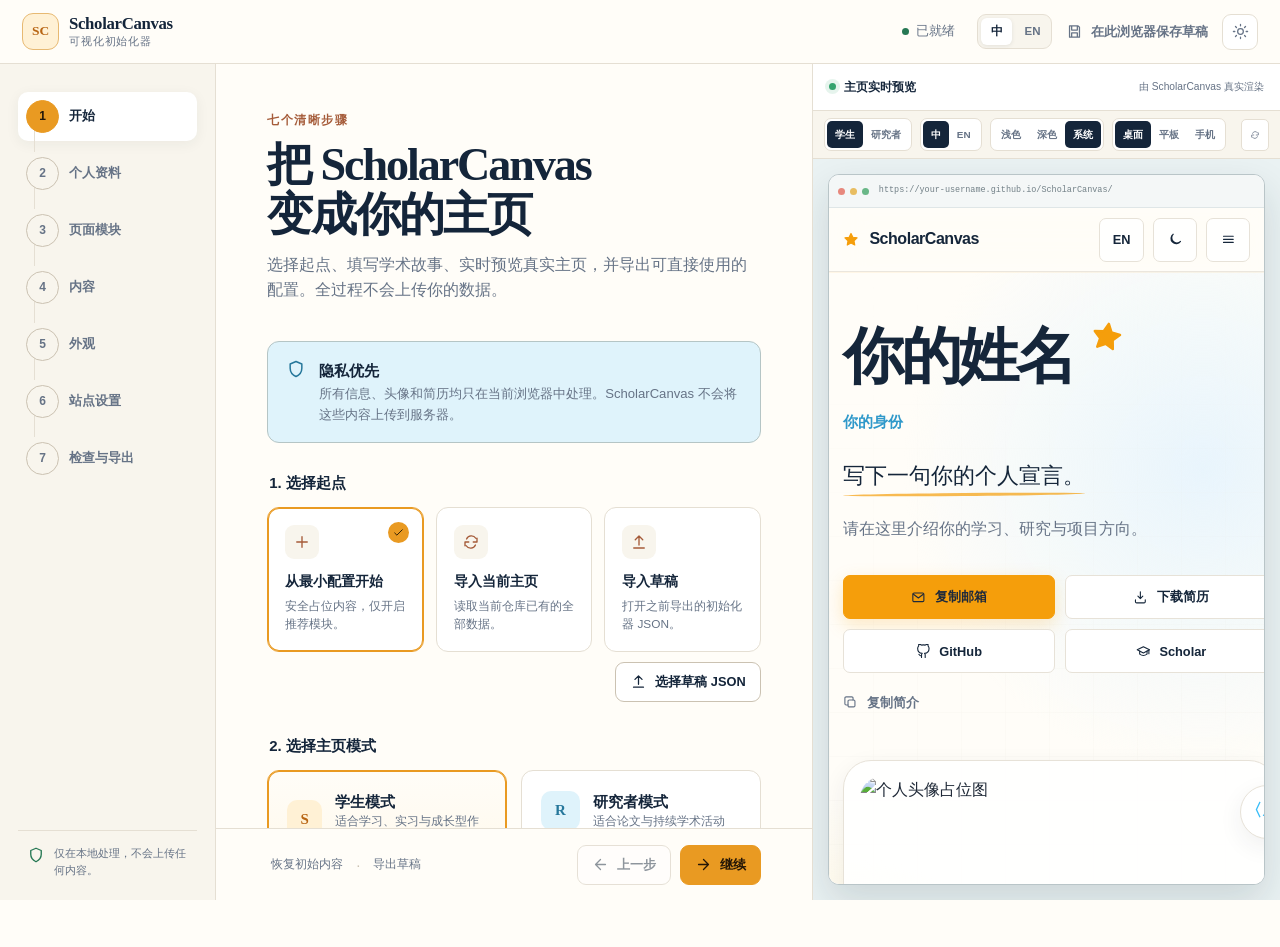
==== setup.html @ 7b029965 "Add live preview and content editors" ====
<!doctype html>
<html lang="zh-CN" data-setup-theme="light">
<head>
  <meta charset="utf-8">
  <meta name="viewport" content="width=device-width, initial-scale=1">
  <meta name="color-scheme" content="light dark">
  <meta name="robots" content="noindex, nofollow">
  <title>ScholarCanvas Visual Setup</title>
  <meta name="description" content="Configure and export a bilingual ScholarCanvas academic homepage entirely in your browser.">
  <link rel="icon" href="assets/icons/favicon.svg" type="image/svg+xml">
  <link rel="stylesheet" href="styles/tokens.css">
  <link rel="stylesheet" href="styles/base.css">
  <link rel="stylesheet" href="setup/setup.css">
  <link rel="stylesheet" href="setup/setup-responsive.css">
</head>
<body class="setup-page">
  <a class="setup-skip-link" href="#setup-main">跳到向导内容 / Skip to setup</a>
  <div id="setup-app" aria-busy="true"></div>
  <div id="setup-dialog-root"></div>
  <div id="setup-toast-region" class="setup-toast-region" role="status" aria-live="polite" aria-atomic="true"></div>
  <div id="setup-announcer" class="setup-sr-only" aria-live="polite" aria-atomic="true"></div>
  <noscript><p class="setup-noscript">ScholarCanvas Visual Setup requires JavaScript, but it does not send your data to a server.</p></noscript>

  <script src="data/site.js"></script>
  <script src="data/profile.js"></script>
  <script src="data/news.js"></script>
  <script src="data/publications.js"></script>
  <script src="data/projects.js"></script>
  <script src="data/experience.js"></script>
  <script src="data/awards.js"></script>
  <script src="data/skills.js"></script>
  <script src="data/teaching.js"></script>
  <script src="data/service.js"></script>
  <script src="setup/schema.js"></script>
  <script src="setup/state.js"></script>
  <script src="setup/validators.js"></script>
  <script src="setup/serializer.js"></script>
  <script src="setup/exporter.js"></script>
  <script src="setup/importer.js"></script>
  <script src="setup/file-system.js"></script>
  <script src="setup/preview-bridge.js"></script>
  <script src="setup/ui.js"></script>
  <script src="setup/components/welcome.js"></script>
  <script src="setup/components/stepper.js"></script>
  <script src="setup/components/identity-form.js"></script>
  <script src="setup/components/section-selector.js"></script>
  <script src="setup/components/repeater-editor.js"></script>
  <script src="setup/components/content-editor.js"></script>
  <script src="setup/components/branding-form.js"></script>
  <script src="setup/components/preview-toolbar.js"></script>
  <script src="setup/components/export-panel.js"></script>
  <script src="setup/components/confirmation-dialog.js"></script>
  <script src="setup/setup.js"></script>
</body>
</html>
---- styles/tokens.css ----
:root {
  --font-sans: Inter, ui-sans-serif, -apple-system, BlinkMacSystemFont, "Segoe UI", "PingFang SC", "Hiragino Sans GB", "Microsoft YaHei", sans-serif;
  --font-serif: Iowan Old Style, "Palatino Linotype", "Songti SC", "STSong", Georgia, serif;
  --font-mono: "SFMono-Regular", Consolas, "Liberation Mono", monospace;

  --student-accent: #f59e0b;
  --accent: var(--student-accent);
  --accent-strong: #d97706;
  --accent-soft: #fef3c7;
  --secondary: #38bdf8;
  --secondary-soft: #e0f2fe;
  --text: #1f2937;
  --heading: #15263a;
  --muted: #667386;
  --subtle: #8a95a4;
  --surface: #ffffff;
  --surface-raised: #ffffff;
  --background: #fffdf8;
  --background-band: #fffaf0;
  --border: #e7e2d8;
  --border-strong: #d7d0c3;
  --focus: #1677d2;
  --success: #238558;
  --danger: #b54747;
  --night: #092947;
  --overlay: rgba(15, 23, 42, 0.62);

  --shadow-xs: 0 1px 2px rgba(28, 39, 52, 0.04);
  --shadow-sm: 0 8px 24px rgba(36, 47, 58, 0.07);
  --shadow-md: 0 22px 64px rgba(36, 47, 58, 0.14);
  --radius-xs: 7px;
  --radius-sm: 12px;
  --radius-md: 18px;
  --radius-lg: 28px;
  --radius-pill: 999px;

  --space-1: 0.25rem;
  --space-2: 0.5rem;
  --space-3: 0.75rem;
  --space-4: 1rem;
  --space-5: 1.25rem;
  --space-6: 1.5rem;
  --space-8: 2rem;
  --space-10: 2.5rem;
  --space-12: 3rem;
  --space-16: 4rem;
  --space-20: 5rem;
  --space-24: 6rem;

  --container: 1160px;
  --header-height: 72px;
  --transition-fast: 160ms ease;
  --transition: 260ms cubic-bezier(0.22, 1, 0.36, 1);
}

:root[data-mode="researcher"] {
  --accent: #9a6a22;
  --accent-strong: #7e5218;
  --accent-soft: #f5eedf;
  --secondary: #334155;
  --secondary-soft: #edf0f3;
  --text: #111827;
  --heading: #0f172a;
  --muted: #64748b;
  --subtle: #84909f;
  --background: #fafaf9;
  --background-band: #f7f6f3;
  --border: #dfddd7;
  --border-strong: #c8c4bb;
  --shadow-sm: 0 6px 18px rgba(31, 41, 55, 0.035);
  --shadow-md: 0 18px 48px rgba(31, 41, 55, 0.11);
  --radius-xs: 4px;
  --radius-sm: 7px;
  --radius-md: 10px;
  --radius-lg: 16px;
}
---- styles/base.css ----
*,
*::before,
*::after {
  box-sizing: border-box;
}

html {
  scroll-behavior: smooth;
  scroll-padding-top: calc(var(--header-height) + 24px);
  background: var(--background);
}

body {
  min-width: 320px;
  margin: 0;
  overflow-x: hidden;
  background: var(--background);
  color: var(--text);
  font-family: var(--font-sans);
  font-size: 16px;
  line-height: 1.68;
  text-rendering: optimizeLegibility;
  -webkit-font-smoothing: antialiased;
}

body.modal-open {
  overflow: hidden;
}

button,
input,
select,
textarea {
  color: inherit;
  font: inherit;
}

button,
a {
  -webkit-tap-highlight-color: transparent;
}

button {
  border: 0;
}

a {
  color: var(--accent-strong);
  text-underline-offset: 0.18em;
}

a:hover {
  color: var(--accent);
}

img,
svg {
  display: block;
  max-width: 100%;
}

h1,
h2,
h3,
p,
dl,
dd,
ol,
ul {
  margin-top: 0;
}

h1,
h2,
h3 {
  color: var(--heading);
  line-height: 1.2;
  text-wrap: balance;
}

h1 {
  font-size: clamp(2.6rem, 6vw, 4.8rem);
  letter-spacing: -0.055em;
}

h2 {
  font-size: clamp(1.55rem, 3vw, 2rem);
  letter-spacing: -0.025em;
}

h3 {
  font-size: 1.08rem;
  letter-spacing: -0.012em;
}

::selection {
  background: var(--accent-soft);
  color: var(--heading);
}

:focus-visible {
  outline: 3px solid var(--focus);
  outline-offset: 3px;
}

.icon-sprite {
  position: absolute;
  width: 0;
  height: 0;
  overflow: hidden;
}

.icon {
  width: 1.15em;
  height: 1.15em;
  flex: 0 0 auto;
  fill: none;
  stroke: currentColor;
  stroke-width: 1.8;
  stroke-linecap: round;
  stroke-linejoin: round;
}

.icon use[href="#icon-star"],
.icon use[href="#icon-spark"] {
  fill: currentColor;
  stroke: currentColor;
}

.skip-link {
  position: fixed;
  z-index: 9999;
  top: 10px;
  left: 12px;
  padding: 10px 16px;
  transform: translateY(-150%);
  border-radius: var(--radius-xs);
  background: var(--heading);
  color: var(--surface);
  font-weight: 700;
  text-decoration: none;
  transition: transform var(--transition-fast);
}

.skip-link:focus {
  transform: translateY(0);
}

.no-script {
  max-width: 720px;
  margin: 7rem auto;
  padding: 2rem;
  border: 1px solid var(--border);
  border-radius: var(--radius-md);
  background: var(--surface);
}

.visually-hidden {
  position: absolute !important;
  width: 1px !important;
  height: 1px !important;
  padding: 0 !important;
  margin: -1px !important;
  overflow: hidden !important;
  clip: rect(0, 0, 0, 0) !important;
  white-space: nowrap !important;
  border: 0 !important;
}

.reveal {
  opacity: 0;
  transform: translateY(16px);
  transition: opacity 420ms ease, transform 420ms ease;
}

.reveal.is-visible {
  opacity: 1;
  transform: none;
}

@media (prefers-reduced-motion: reduce) {
  *,
  *::before,
  *::after {
    scroll-behavior: auto !important;
    animation-duration: 0.01ms !important;
    animation-iteration-count: 1 !important;
    transition-duration: 0.01ms !important;
  }

  .reveal {
    opacity: 1;
    transform: none;
  }
}
---- setup/setup.css ----
:root {
  --setup-ink: #14253a;
  --setup-muted: #667386;
  --setup-paper: #fffdf8;
  --setup-surface: #ffffff;
  --setup-wash: #f8f5ed;
  --setup-line: #e5dfd3;
  --setup-line-strong: #cbc2b2;
  --setup-amber: #e99a22;
  --setup-amber-dark: #b86513;
  --setup-amber-soft: #fff1d5;
  --setup-sky: #dff3fb;
  --setup-blue: #26779b;
  --setup-copper: #a55b39;
  --setup-danger: #a33b3b;
  --setup-success: #267854;
  --setup-header-height: 64px;
  --setup-sidebar-width: 216px;
  --setup-shadow: 0 14px 44px rgba(36, 45, 58, 0.09);
}

:root[data-setup-theme="dark"] {
  --setup-ink: #eef3f7;
  --setup-muted: #aebac6;
  --setup-paper: #111923;
  --setup-surface: #172331;
  --setup-wash: #1c2a38;
  --setup-line: #344352;
  --setup-line-strong: #526173;
  --setup-amber: #f5b54c;
  --setup-amber-dark: #ffd383;
  --setup-amber-soft: #3c301d;
  --setup-sky: #183647;
  --setup-blue: #7cc7e4;
  --setup-copper: #df8c65;
  --setup-danger: #ff9a9a;
  --setup-success: #79d4a9;
  --setup-shadow: 0 16px 50px rgba(0, 0, 0, 0.34);
  color-scheme: dark;
}

html:has(.setup-page) {
  background: var(--setup-paper);
}

.setup-page {
  min-height: 100vh;
  overflow: hidden;
  background: var(--setup-paper);
  color: var(--setup-ink);
  font-size: 15px;
  line-height: 1.55;
}

.setup-page h1,
.setup-page h2,
.setup-page h3,
.setup-page h4 {
  color: var(--setup-ink);
}

.setup-page button,
.setup-page a,
.setup-page input,
.setup-page textarea,
.setup-page select,
.setup-page summary {
  transition: color 160ms ease, background-color 160ms ease, border-color 160ms ease, box-shadow 160ms ease, transform 160ms ease;
}

.setup-page button {
  cursor: pointer;
}

.setup-page button:disabled {
  cursor: not-allowed;
  opacity: 0.48;
}

.setup-sr-only,
.setup-hidden-input {
  position: absolute !important;
  width: 1px !important;
  height: 1px !important;
  padding: 0 !important;
  margin: -1px !important;
  overflow: hidden !important;
  clip: rect(0, 0, 0, 0) !important;
  white-space: nowrap !important;
  border: 0 !important;
}

.setup-skip-link {
  position: fixed;
  z-index: 1000;
  top: 10px;
  left: 12px;
  padding: 9px 14px;
  transform: translateY(-160%);
  border-radius: 8px;
  background: var(--setup-ink);
  color: var(--setup-surface);
  font-weight: 800;
  text-decoration: none;
}

.setup-skip-link:focus { transform: translateY(0); }

.setup-header {
  position: relative;
  z-index: 30;
  display: flex;
  height: var(--setup-header-height);
  align-items: center;
  gap: 22px;
  padding: 0 22px;
  border-bottom: 1px solid var(--setup-line);
  background: color-mix(in srgb, var(--setup-paper) 94%, transparent);
  backdrop-filter: blur(16px);
}

.setup-brand {
  display: inline-flex;
  align-items: center;
  gap: 10px;
  color: var(--setup-ink);
  line-height: 1.08;
  text-decoration: none;
}

.setup-brand:hover { color: var(--setup-ink); }
.setup-brand__mark,
.setup-brand-preview__mark {
  display: grid;
  width: 37px;
  height: 37px;
  place-items: center;
  border: 1px solid color-mix(in srgb, var(--setup-amber) 55%, var(--setup-line));
  border-radius: 11px;
  background: var(--setup-amber-soft);
  color: var(--setup-amber-dark);
  font-family: var(--font-serif);
  font-size: 0.84rem;
  font-weight: 800;
}
.setup-brand strong { display: block; font-family: var(--font-serif); font-size: 1.05rem; letter-spacing: -0.02em; }
.setup-brand small { display: block; margin-top: 3px; color: var(--setup-muted); font-size: 0.67rem; letter-spacing: 0.08em; text-transform: uppercase; }

.setup-header__status {
  display: flex;
  align-items: center;
  gap: 7px;
  margin-left: auto;
  color: var(--setup-muted);
  font-size: 0.79rem;
}
.setup-header__status > span:first-child { width: 7px; height: 7px; border-radius: 50%; background: var(--setup-success); }
.setup-header__status > span.is-dirty { background: var(--setup-amber); }
.setup-header__actions,
.setup-header__language { display: flex; align-items: center; gap: 5px; }
.setup-header__language { padding: 3px; border: 1px solid var(--setup-line); border-radius: 9px; background: var(--setup-wash); }
.setup-header__language button { min-width: 31px; padding: 5px 7px; border-radius: 6px; background: transparent; color: var(--setup-muted); font-size: 0.72rem; font-weight: 800; }
.setup-header__language button.is-active { background: var(--setup-surface); color: var(--setup-ink); box-shadow: 0 1px 4px rgba(22, 35, 50, 0.09); }
.setup-icon-button { display: grid; width: 36px; height: 36px; place-items: center; border: 1px solid var(--setup-line); border-radius: 9px; background: var(--setup-surface); color: var(--setup-muted); }
.setup-icon-button:hover { border-color: var(--setup-line-strong); color: var(--setup-ink); }
.setup-icon-button svg { width: 17px; height: 17px; }
.setup-mobile-menu-button { display: none; }

.setup-shell {
  display: grid;
  height: calc(100vh - var(--setup-header-height));
  grid-template-columns: var(--setup-sidebar-width) minmax(0, 1fr);
}

.setup-sidebar {
  position: relative;
  z-index: 20;
  display: flex;
  min-height: 0;
  flex-direction: column;
  padding: 28px 18px 20px;
  overflow-y: auto;
  border-right: 1px solid var(--setup-line);
  background: var(--setup-wash);
}

.setup-stepper ol { padding: 0; margin: 0; list-style: none; }
.setup-stepper li { position: relative; padding-bottom: 8px; }
.setup-stepper li:not(:last-child)::after { position: absolute; top: 36px; bottom: -3px; left: 16px; width: 1px; background: var(--setup-line); content: ""; }
.setup-stepper button { display: grid; width: 100%; grid-template-columns: 33px minmax(0, 1fr); align-items: center; gap: 10px; padding: 8px; border-radius: 10px; background: transparent; color: var(--setup-muted); text-align: left; }
.setup-stepper button:hover { background: color-mix(in srgb, var(--setup-surface) 70%, transparent); color: var(--setup-ink); }
.setup-stepper li.is-active button { background: var(--setup-surface); color: var(--setup-ink); box-shadow: 0 3px 14px rgba(34, 45, 58, 0.06); }
.setup-stepper__number { position: relative; z-index: 1; display: grid; width: 33px; height: 33px; place-items: center; border: 1px solid var(--setup-line-strong); border-radius: 50%; background: var(--setup-wash); color: var(--setup-muted); font-size: 0.75rem; font-weight: 800; }
.setup-stepper li.is-active .setup-stepper__number { border-color: var(--setup-amber); background: var(--setup-amber); color: #23180a; }
.setup-stepper li.is-complete .setup-stepper__number { border-color: var(--setup-success); background: var(--setup-success); color: white; }
.setup-stepper__number svg { width: 16px; }
.setup-stepper__label { font-size: 0.82rem; font-weight: 680; }
.setup-sidebar__privacy { display: flex; gap: 9px; margin-top: auto; padding: 14px 9px 0; border-top: 1px solid var(--setup-line); color: var(--setup-muted); }
.setup-sidebar__privacy svg { width: 18px; flex: 0 0 auto; color: var(--setup-success); }
.setup-sidebar__privacy p { margin: 0; font-size: 0.71rem; }

.setup-workspace { display: grid; min-width: 0; min-height: 0; grid-template-columns: minmax(520px, 56%) minmax(360px, 44%); }
.setup-editor { display: grid; min-width: 0; min-height: 0; grid-template-rows: minmax(0, 1fr) auto; background: var(--setup-paper); }
.setup-editor__scroll { padding: 48px clamp(28px, 4vw, 68px) 64px; overflow-y: auto; overscroll-behavior: contain; }
.setup-step { width: min(100%, 830px); margin: 0 auto; }
.setup-step-heading { margin-bottom: 38px; }
.setup-eyebrow { margin-bottom: 10px; color: var(--setup-copper); font-size: 0.72rem; font-weight: 800; letter-spacing: 0.13em; text-transform: uppercase; }
.setup-step-heading h1 { max-width: 720px; margin-bottom: 14px; font-family: var(--font-serif); font-size: clamp(2.05rem, 3.6vw, 3.35rem); font-weight: 620; letter-spacing: -0.045em; line-height: 1.08; }
.setup-step-description { max-width: 710px; margin: 0; color: var(--setup-muted); font-size: 1rem; }

.setup-editor-footer { display: flex; min-height: 72px; align-items: center; justify-content: space-between; gap: 20px; padding: 12px clamp(28px, 4vw, 68px); border-top: 1px solid var(--setup-line); background: color-mix(in srgb, var(--setup-paper) 95%, transparent); }
.setup-editor-footer__nav,
.setup-editor-footer__tools { display: flex; align-items: center; gap: 9px; }
.setup-editor-footer__tools { color: var(--setup-line-strong); }

.setup-button { display: inline-flex; min-height: 40px; align-items: center; justify-content: center; gap: 8px; padding: 8px 14px; border: 1px solid var(--setup-line-strong); border-radius: 9px; background: var(--setup-surface); color: var(--setup-ink); font-size: 0.8rem; font-weight: 750; line-height: 1.2; text-decoration: none; }
.setup-button:hover:not(:disabled) { transform: translateY(-1px); border-color: var(--setup-ink); color: var(--setup-ink); }
.setup-button svg { width: 17px; height: 17px; }
.setup-button--primary { border-color: var(--setup-amber); background: var(--setup-amber); color: #251707; }
.setup-button--primary:hover:not(:disabled) { border-color: var(--setup-amber-dark); background: color-mix(in srgb, var(--setup-amber) 88%, white); color: #251707; }
.setup-button--quiet,
.setup-button--danger-quiet { min-height: 34px; padding: 6px 8px; border-color: transparent; background: transparent; color: var(--setup-muted); }
.setup-content-card__actions .setup-button span,
.setup-author-actions .setup-button span { display: none; }
.setup-button--danger-quiet:hover:not(:disabled) { border-color: color-mix(in srgb, var(--setup-danger) 30%, transparent); color: var(--setup-danger); }
.setup-button--danger { border-color: var(--setup-danger); background: var(--setup-danger); color: white; }
.setup-text-button { padding: 4px; background: transparent; color: var(--setup-muted); font-size: 0.75rem; text-decoration: underline; text-decoration-color: transparent; text-underline-offset: 3px; }
.setup-text-button:hover { color: var(--setup-ink); text-decoration-color: currentColor; }
.setup-text-button--danger:hover { color: var(--setup-danger); }

.setup-privacy-note,
.setup-resume,
.setup-help-note,
.setup-recommendation-note { display: flex; align-items: flex-start; gap: 13px; padding: 17px 18px; border: 1px solid color-mix(in srgb, var(--setup-blue) 25%, var(--setup-line)); border-radius: 12px; background: var(--setup-sky); color: var(--setup-ink); }
.setup-privacy-note { margin-bottom: 28px; }
.setup-privacy-note svg,
.setup-recommendation-note svg { width: 20px; flex: 0 0 auto; color: var(--setup-blue); }
.setup-privacy-note strong,
.setup-privacy-note p { display: block; }
.setup-privacy-note p,
.setup-resume p,
.setup-help-note p { margin: 2px 0 0; color: var(--setup-muted); font-size: 0.82rem; }
.setup-resume { align-items: center; justify-content: space-between; margin: -10px 0 28px; background: var(--setup-surface); }
.setup-recommendation-note { display: inline-flex; align-items: center; margin: -14px 0 25px; padding: 9px 13px; font-size: 0.77rem; font-weight: 750; }
.setup-help-note { margin-top: 24px; border-left: 3px solid var(--setup-copper); background: var(--setup-wash); }

.setup-choice-fieldset,
.setup-segment-field { min-width: 0; padding: 0; margin: 0 0 32px; border: 0; }
.setup-choice-fieldset legend,
.setup-segment-field legend { margin-bottom: 13px; color: var(--setup-ink); font-weight: 800; }
.setup-choice-grid { display: grid; grid-template-columns: repeat(3, minmax(0, 1fr)); gap: 12px; }
.setup-choice-card { position: relative; display: flex; min-height: 130px; flex-direction: column; gap: 12px; padding: 17px; border: 1px solid var(--setup-line); border-radius: 12px; background: var(--setup-surface); cursor: pointer; }
.setup-choice-card:hover { border-color: var(--setup-line-strong); transform: translateY(-2px); box-shadow: var(--setup-shadow); }
.setup-choice-card.is-selected { border-color: var(--setup-amber); box-shadow: inset 0 0 0 1px var(--setup-amber); }
.setup-choice-card input,
.setup-mode-card input,
.setup-section-toggle input { position: absolute; opacity: 0; pointer-events: none; }
.setup-choice-card__icon { display: grid; width: 34px; height: 34px; place-items: center; border-radius: 9px; background: var(--setup-wash); color: var(--setup-copper); }
.setup-choice-card__icon svg { width: 18px; }
.setup-choice-card__body { display: flex; flex-direction: column; gap: 4px; }
.setup-choice-card__body strong { font-size: 0.88rem; }
.setup-choice-card__body > span { color: var(--setup-muted); font-size: 0.74rem; }
.setup-choice-card__check { position: absolute; top: 14px; right: 14px; display: none; width: 21px; height: 21px; place-items: center; border-radius: 50%; background: var(--setup-amber); color: #2c1b05; }
.setup-choice-card.is-selected .setup-choice-card__check { display: grid; }
.setup-choice-card__check svg { width: 13px; }
.setup-import-action { display: flex; justify-content: flex-end; margin-top: 10px; }
.setup-mode-grid { display: grid; grid-template-columns: 1fr 1fr; gap: 14px; }
.setup-mode-card { display: flex; min-height: 126px; flex-direction: column; justify-content: space-between; gap: 15px; padding: 19px; border: 1px solid var(--setup-line); border-radius: 12px; background: var(--setup-surface); cursor: pointer; }
.setup-mode-card:hover { border-color: var(--setup-line-strong); }
.setup-mode-card.is-selected { border-color: var(--setup-amber); background: linear-gradient(0deg, color-mix(in srgb, var(--setup-amber-soft) 55%, transparent), transparent); box-shadow: inset 0 0 0 1px var(--setup-amber); }
.setup-mode-card--researcher.is-selected { border-color: var(--setup-blue); background: color-mix(in srgb, var(--setup-sky) 65%, var(--setup-surface)); box-shadow: inset 0 0 0 1px var(--setup-blue); }
.setup-mode-card__top { display: flex; align-items: center; gap: 13px; }
.setup-mode-card__mark { display: grid; width: 39px; height: 39px; place-items: center; border-radius: 10px; background: var(--setup-amber-soft); color: var(--setup-amber-dark); font-family: var(--font-serif); font-weight: 800; }
.setup-mode-card--researcher .setup-mode-card__mark { background: var(--setup-sky); color: var(--setup-blue); }
.setup-mode-card__top strong,
.setup-mode-card__top small { display: block; }
.setup-mode-card__top small,
.setup-mode-card__modules { color: var(--setup-muted); font-size: 0.72rem; }
.setup-mode-card__modules { padding-top: 12px; border-top: 1px solid var(--setup-line); }

.setup-subsection { margin: 0 0 36px; padding-top: 25px; border-top: 1px solid var(--setup-line); }
.setup-subsection > h2,
.setup-subsection__heading h2 { margin-bottom: 7px; font-family: var(--font-serif); font-size: 1.42rem; font-weight: 650; letter-spacing: -0.025em; }
.setup-subsection__intro,
.setup-subsection__heading p { margin: 0; color: var(--setup-muted); font-size: 0.82rem; }
.setup-subsection__heading,
.setup-repeater__heading { display: flex; align-items: flex-start; justify-content: space-between; gap: 18px; margin-bottom: 18px; }
.setup-form-grid { display: grid; grid-template-columns: repeat(2, minmax(0, 1fr)); gap: 17px 18px; margin-top: 18px; }
.setup-field { min-width: 0; }
.setup-field--full { grid-column: 1 / -1; }
.setup-field__label { display: block; margin-bottom: 6px; color: var(--setup-ink); font-size: 0.76rem; font-weight: 760; }
.setup-field__required { color: var(--setup-copper); font-size: 0.65rem; font-weight: 650; }
.setup-input { width: 100%; min-height: 42px; padding: 9px 11px; border: 1px solid var(--setup-line-strong); border-radius: 8px; outline: none; background: var(--setup-surface); color: var(--setup-ink); font-size: 0.84rem; }
textarea.setup-input { min-height: 88px; resize: vertical; line-height: 1.55; }
.setup-input:hover { border-color: color-mix(in srgb, var(--setup-ink) 38%, var(--setup-line)); }
.setup-input:focus { border-color: var(--focus); box-shadow: 0 0 0 3px color-mix(in srgb, var(--focus) 17%, transparent); }
.setup-input[aria-invalid="true"] { border-color: var(--setup-danger); box-shadow: 0 0 0 2px color-mix(in srgb, var(--setup-danger) 14%, transparent); }
.setup-field__hint { margin: 5px 0 0; color: var(--setup-muted); font-size: 0.68rem; }
.setup-field__error { margin: 5px 0 0; color: var(--setup-danger); font-size: 0.7rem; font-weight: 650; }
.setup-switch-label { display: inline-flex; align-items: center; gap: 9px; margin-top: 29px; cursor: pointer; }
.setup-checkbox { width: 18px; height: 18px; accent-color: var(--setup-amber-dark); }

.setup-file-grid { display: grid; grid-template-columns: 1fr 1fr; gap: 14px; margin-top: 18px; }
.setup-file-card { display: grid; min-width: 0; grid-template-columns: auto minmax(0, 1fr) auto auto; align-items: center; gap: 12px; padding: 14px; border: 1px dashed var(--setup-line-strong); border-radius: 12px; background: var(--setup-wash); }
.setup-avatar-preview,
.setup-file-card__icon { display: grid; width: 49px; height: 49px; flex: 0 0 auto; place-items: center; overflow: hidden; border-radius: 10px; background: var(--setup-surface); color: var(--setup-copper); }
.setup-avatar-preview img { width: 100%; height: 100%; object-fit: cover; }
.setup-file-card__icon svg { width: 22px; }
.setup-file-card__body { min-width: 0; }
.setup-file-card__body strong,
.setup-file-card__body span { display: block; overflow: hidden; text-overflow: ellipsis; white-space: nowrap; }
.setup-file-card__body strong { font-size: 0.8rem; }
.setup-file-card__body span { color: var(--setup-muted); font-size: 0.66rem; }
.setup-interest-list { display: grid; gap: 13px; }
.setup-interest-row { position: relative; padding: 17px; border: 1px solid var(--setup-line); border-radius: 12px; background: var(--setup-surface); }
.setup-interest-actions { display: flex; justify-content: flex-end; gap: 5px; margin-top: 10px; }

.setup-advanced { margin-top: 20px; border-top: 1px solid var(--setup-line); }
.setup-advanced summary { display: flex; align-items: center; justify-content: space-between; padding: 15px 2px; color: var(--setup-copper); font-size: 0.78rem; font-weight: 800; cursor: pointer; list-style: none; }
.setup-advanced summary::-webkit-details-marker { display: none; }
.setup-advanced[open] summary svg { transform: rotate(180deg); }
.setup-advanced summary svg { width: 16px; }
.setup-advanced > .setup-form-grid { padding-bottom: 18px; }

.setup-section-grid { display: grid; grid-template-columns: repeat(2, minmax(0, 1fr)); gap: 13px; }
.setup-section-toggle { position: relative; display: grid; min-height: 116px; grid-template-columns: 34px minmax(0, 1fr); gap: 13px; padding: 17px; border: 1px solid var(--setup-line); border-radius: 12px; background: var(--setup-surface); cursor: pointer; }
.setup-section-toggle:hover { border-color: var(--setup-line-strong); transform: translateY(-1px); }
.setup-section-toggle.is-enabled { border-color: color-mix(in srgb, var(--setup-amber) 80%, var(--setup-line)); background: color-mix(in srgb, var(--setup-amber-soft) 25%, var(--setup-surface)); }
.setup-section-toggle__mark { display: grid; width: 27px; height: 27px; place-items: center; border: 1px solid var(--setup-line-strong); border-radius: 7px; color: #271805; }
.is-enabled .setup-section-toggle__mark { border-color: var(--setup-amber); background: var(--setup-amber); }
.setup-section-toggle__mark svg { width: 15px; }
.setup-section-toggle__body { display: flex; min-width: 0; flex-direction: column; color: var(--setup-muted); font-size: 0.74rem; }
.setup-section-toggle__title { display: flex; align-items: center; justify-content: space-between; gap: 8px; margin-bottom: 5px; color: var(--setup-ink); }
.setup-section-toggle__title small { padding: 2px 7px; border-radius: 999px; background: var(--setup-sky); color: var(--setup-blue); font-size: 0.61rem; }
.setup-section-toggle__count { margin-top: auto; padding-top: 8px; color: var(--setup-copper); font-size: 0.65rem; font-weight: 750; }

.setup-module-tabs { display: flex; gap: 4px; margin: -10px 0 28px; padding-bottom: 7px; overflow-x: auto; border-bottom: 1px solid var(--setup-line); scrollbar-width: thin; }
.setup-module-tabs button { display: inline-flex; flex: 0 0 auto; align-items: center; gap: 7px; padding: 8px 10px; border-radius: 8px; background: transparent; color: var(--setup-muted); font-size: 0.75rem; font-weight: 720; }
.setup-module-tabs button:hover,
.setup-module-tabs button.is-active { background: var(--setup-wash); color: var(--setup-ink); }
.setup-module-tabs button.is-active { box-shadow: inset 0 -2px var(--setup-amber); }
.setup-module-tabs small { display: grid; min-width: 20px; height: 20px; place-items: center; border-radius: 999px; background: var(--setup-surface); color: var(--setup-copper); }
.setup-repeater__heading h2 { margin-bottom: 4px; font-family: var(--font-serif); font-size: 1.7rem; }
.setup-repeater__heading p { margin: 0; color: var(--setup-muted); font-size: 0.76rem; }
.setup-repeater__list { display: grid; gap: 14px; }
.setup-content-card { border: 1px solid var(--setup-line); border-radius: 12px; background: var(--setup-surface); }
.setup-content-card__header { display: flex; min-height: 55px; align-items: center; justify-content: space-between; gap: 10px; padding: 8px 9px 8px 12px; }
.setup-content-card__collapse { display: flex; min-width: 0; flex: 1; align-items: center; gap: 9px; padding: 4px; background: transparent; color: var(--setup-ink); text-align: left; }
.setup-content-card__collapse > svg { width: 16px; flex: 0 0 auto; color: var(--setup-copper); }
.setup-content-card__collapse > span { display: flex; min-width: 0; align-items: center; gap: 10px; }
.setup-content-card__collapse small { color: var(--setup-copper); font-family: var(--font-mono); font-size: 0.65rem; }
.setup-content-card__collapse strong { overflow: hidden; font-size: 0.82rem; text-overflow: ellipsis; white-space: nowrap; }
.setup-content-card__actions { display: flex; align-items: center; }
.setup-content-card__body { padding: 1px 19px 20px; border-top: 1px solid var(--setup-line); }
.setup-content-card.is-collapsed .setup-content-card__header { background: var(--setup-wash); border-radius: 12px; }
.setup-author-editor { margin-top: 20px; padding: 17px; border-left: 3px solid var(--setup-copper); background: var(--setup-wash); }
.setup-author-editor__heading { display: flex; align-items: center; justify-content: space-between; }
.setup-author-editor__heading h4 { margin: 0; font-family: var(--font-serif); }
.setup-author-list { display: grid; gap: 9px; margin-top: 11px; }
.setup-author-row { display: grid; grid-template-columns: minmax(150px, 1fr) 120px auto; align-items: start; gap: 10px; }
.setup-author-row .setup-switch-label { margin-top: 29px; }
.setup-author-actions { display: flex; padding-top: 24px; }
.setup-empty-state { display: flex; min-height: 270px; flex-direction: column; align-items: center; justify-content: center; padding: 32px; border: 1px dashed var(--setup-line-strong); border-radius: 13px; background: var(--setup-wash); text-align: center; }
.setup-empty-state > svg { width: 30px; color: var(--setup-copper); }
.setup-empty-state h3 { margin: 14px 0 5px; font-family: var(--font-serif); }
.setup-empty-state p { max-width: 420px; margin-bottom: 17px; color: var(--setup-muted); font-size: 0.78rem; }

.setup-segment-field { margin-top: 18px; }
.setup-segmented { display: inline-flex; flex-wrap: wrap; gap: 5px; padding: 4px; border: 1px solid var(--setup-line); border-radius: 10px; background: var(--setup-wash); }
.setup-segmented label { position: relative; display: flex; align-items: center; gap: 7px; padding: 7px 12px; border-radius: 7px; color: var(--setup-muted); cursor: pointer; font-size: 0.78rem; font-weight: 720; }
.setup-segmented label.is-selected { background: var(--setup-surface); color: var(--setup-ink); box-shadow: 0 2px 7px rgba(27, 38, 51, 0.08); }
.setup-segmented input { position: absolute; opacity: 0; }
.setup-segmented svg { width: 16px; }
.setup-color-row { display: grid; grid-template-columns: minmax(260px, 1fr) minmax(180px, 0.6fr); align-items: start; gap: 25px; margin-top: 18px; }
.setup-color-swatches { display: flex; flex-wrap: wrap; gap: 10px; }
.setup-color-swatches button { display: grid; width: 39px; height: 39px; place-items: center; border: 3px solid var(--setup-surface); border-radius: 50%; background: var(--swatch); box-shadow: 0 0 0 1px var(--setup-line-strong); color: white; }
.setup-color-swatches button.is-selected { box-shadow: 0 0 0 2px var(--setup-ink); }
.setup-color-swatches svg { width: 17px; filter: drop-shadow(0 1px 2px rgba(0,0,0,.4)); }
.setup-brand-preview { display: grid; grid-template-columns: auto 1fr auto; align-items: center; gap: 17px; padding: 24px; border: 0; border-left: 4px solid var(--setup-accent-preview); border-radius: 0 12px 12px 0; background: var(--setup-wash); }
.setup-brand-preview__mark { border-color: var(--setup-accent-preview); background: color-mix(in srgb, var(--setup-accent-preview) 15%, var(--setup-surface)); color: var(--setup-accent-preview); }
.setup-brand-preview span { color: var(--setup-muted); font-size: 0.68rem; text-transform: uppercase; letter-spacing: 0.08em; }
.setup-brand-preview strong { display: block; margin: 3px 0; font-family: var(--font-serif); font-size: 1.2rem; }
.setup-brand-preview p { margin: 0; color: var(--setup-muted); font-size: 0.75rem; }
.setup-brand-preview__button { padding: 8px 13px; border-radius: 8px; background: var(--setup-accent-preview); color: white !important; font-weight: 800; letter-spacing: 0 !important; }
.setup-url-preview { display: flex; align-items: center; gap: 12px; margin-top: 22px; padding: 14px 16px; border-left: 3px solid var(--setup-blue); background: var(--setup-sky); }
.setup-url-preview svg { width: 20px; flex: 0 0 auto; color: var(--setup-blue); }
.setup-url-preview small,
.setup-url-preview code { display: block; }
.setup-url-preview small { color: var(--setup-muted); font-size: 0.66rem; }
.setup-url-preview code { overflow-wrap: anywhere; color: var(--setup-ink); font-size: 0.75rem; font-weight: 750; }

.setup-review-grid { display: grid; grid-template-columns: 1fr 1fr; gap: 0 24px; margin-bottom: 28px; border-top: 1px solid var(--setup-line); }
.setup-review-row { display: grid; min-width: 0; grid-template-columns: 27px minmax(0, 1fr); align-items: center; gap: 10px; padding: 15px 1px; border-bottom: 1px solid var(--setup-line); }
.setup-review-row__status { display: grid; width: 23px; height: 23px; place-items: center; border-radius: 50%; background: color-mix(in srgb, var(--setup-success) 15%, var(--setup-surface)); color: var(--setup-success); }
.setup-review-row__status--warning { background: var(--setup-amber-soft); color: var(--setup-amber-dark); }
.setup-review-row__status svg { width: 13px; }
.setup-review-row small,
.setup-review-row strong { display: block; overflow-wrap: anywhere; }
.setup-review-row small { color: var(--setup-muted); font-size: 0.65rem; }
.setup-review-row strong { font-size: 0.78rem; }
.setup-warning-list { margin-bottom: 20px; padding: 12px 15px; border: 1px solid var(--setup-line); border-radius: 10px; background: var(--setup-wash); color: var(--setup-muted); font-size: 0.75rem; }
.setup-warning-list summary { color: var(--setup-copper); font-weight: 750; cursor: pointer; }
.setup-warning-list ul { margin: 10px 0 0; padding-left: 20px; }
.setup-export-card { display: grid; grid-template-columns: 46px minmax(0, 1fr); gap: 17px; padding: 23px; border: 1px solid color-mix(in srgb, var(--setup-danger) 28%, var(--setup-line)); border-radius: 14px; background: var(--setup-surface); }
.setup-export-card.is-ready { border-color: color-mix(in srgb, var(--setup-success) 35%, var(--setup-line)); background: color-mix(in srgb, var(--setup-success) 3%, var(--setup-surface)); }
.setup-export-card__icon { display: grid; width: 43px; height: 43px; place-items: center; border-radius: 50%; background: color-mix(in srgb, var(--setup-danger) 12%, var(--setup-surface)); color: var(--setup-danger); }
.is-ready .setup-export-card__icon { background: color-mix(in srgb, var(--setup-success) 15%, var(--setup-surface)); color: var(--setup-success); }
.setup-export-card__body h2 { margin: 0 0 5px; font-family: var(--font-serif); font-size: 1.38rem; }
.setup-export-card__body > p { margin: 0; color: var(--setup-muted); font-size: 0.78rem; }
.setup-export-actions { display: flex; flex-wrap: wrap; gap: 9px; margin-top: 18px; }
.setup-export-card__support { margin-top: 10px !important; font-size: 0.69rem !important; }
.setup-export-progress { position: relative; height: 33px; margin-top: 15px; overflow: hidden; border-radius: 7px; background: var(--setup-wash); }
.setup-export-progress > span { position: absolute; inset: 0 auto 0 0; background: color-mix(in srgb, var(--setup-success) 25%, transparent); transition: width 180ms ease; }
.setup-export-progress output { position: relative; display: block; padding: 7px 10px; color: var(--setup-ink); font-size: 0.7rem; }
.setup-next-steps { margin-top: 28px; padding-top: 22px; border-top: 1px solid var(--setup-line); }
.setup-next-steps h2 { font-family: var(--font-serif); font-size: 1.25rem; }
.setup-next-steps ol { padding-left: 22px; color: var(--setup-muted); font-size: 0.78rem; }

.setup-error-summary { margin-bottom: 25px; padding: 16px 18px; border: 1px solid color-mix(in srgb, var(--setup-danger) 45%, var(--setup-line)); border-left: 4px solid var(--setup-danger); border-radius: 8px; background: color-mix(in srgb, var(--setup-danger) 6%, var(--setup-surface)); }
.setup-error-summary__title { display: flex; align-items: center; gap: 9px; }
.setup-error-summary__title svg { width: 19px; color: var(--setup-danger); }
.setup-error-summary h2 { margin: 0; font-size: 0.92rem; }
.setup-error-summary ul { display: grid; gap: 3px; margin: 9px 0 0; padding-left: 21px; }
.setup-error-link { padding: 1px; background: transparent; color: var(--setup-danger); font-size: 0.74rem; text-decoration: underline; }

.setup-preview { display: grid; min-width: 0; min-height: 0; grid-template-rows: auto auto minmax(0, 1fr); border-left: 1px solid var(--setup-line); background: #eaf2f3; }
:root[data-setup-theme="dark"] .setup-preview { background: #0d151d; }
.setup-preview__heading { display: flex; height: 47px; align-items: center; justify-content: space-between; gap: 12px; padding: 0 16px; border-bottom: 1px solid var(--setup-line); background: var(--setup-surface); }
.setup-preview__heading > div { display: flex; align-items: center; gap: 8px; }
.setup-preview__heading strong { font-size: 0.73rem; }
.setup-preview__heading small { color: var(--setup-muted); font-size: 0.64rem; }
.setup-live-dot { width: 7px; height: 7px; border-radius: 50%; background: #35a36e; box-shadow: 0 0 0 4px rgba(53, 163, 110, 0.12); }
.setup-preview-toolbar { display: flex; min-width: 0; align-items: center; gap: 8px; padding: 7px 11px; overflow-x: auto; border-bottom: 1px solid var(--setup-line); background: var(--setup-wash); scrollbar-width: none; }
.setup-preview-toolbar__group { display: inline-flex; flex: 0 0 auto; padding: 2px; border: 1px solid var(--setup-line); border-radius: 7px; background: var(--setup-surface); }
.setup-preview-toolbar button { min-height: 27px; padding: 5px 8px; border-radius: 5px; background: transparent; color: var(--setup-muted); font-size: 0.62rem; font-weight: 730; }
.setup-preview-toolbar button.is-active { background: var(--setup-ink); color: var(--setup-surface); }
.setup-preview-toolbar__icon { display: grid; width: 28px; margin-left: auto; place-items: center; border: 1px solid var(--setup-line); background: var(--setup-surface) !important; }
.setup-preview-toolbar__icon svg { width: 14px; }
.setup-preview__stage { display: grid; min-height: 0; place-items: stretch; padding: 15px; overflow: hidden; }
.setup-preview__browser { display: grid; min-width: 0; min-height: 0; grid-template-rows: 33px minmax(0, 1fr); overflow: hidden; border: 1px solid #b9c5c8; border-radius: 11px; background: white; box-shadow: 0 16px 38px rgba(23, 42, 53, 0.14); }
.setup-preview--tablet .setup-preview__browser { width: min(100%, 768px); justify-self: center; border-radius: 16px; }
.setup-preview--mobile .setup-preview__browser { width: min(100%, 390px); justify-self: center; border-radius: 22px; }
.setup-preview__browser-bar { display: flex; align-items: center; gap: 5px; padding: 0 9px; border-bottom: 1px solid #dfe6e7; background: #f4f7f7; }
.setup-preview__browser-bar > span { width: 7px; height: 7px; border-radius: 50%; background: #c5d0d2; }
.setup-preview__browser-bar > span:first-child { background: #e7887d; }
.setup-preview__browser-bar > span:nth-child(2) { background: #e8bd61; }
.setup-preview__browser-bar > span:nth-child(3) { background: #69b787; }
.setup-preview__browser-bar code { min-width: 0; margin-left: 5px; overflow: hidden; color: #728087; font-size: 0.53rem; text-overflow: ellipsis; white-space: nowrap; }
.setup-preview iframe { width: 100%; height: 100%; min-height: 0; border: 0; background: white; }

.setup-mobile-progress,
.setup-mobile-pane-tabs { display: none; }

.setup-dialog-backdrop { position: fixed; z-index: 200; inset: 0; display: grid; place-items: center; padding: 20px; background: rgba(10, 20, 30, 0.62); backdrop-filter: blur(5px); }
.setup-dialog { width: min(100%, 480px); max-height: min(720px, calc(100vh - 40px)); padding: 27px; overflow-y: auto; border: 1px solid var(--setup-line); border-radius: 15px; background: var(--setup-surface); box-shadow: 0 28px 80px rgba(0, 0, 0, 0.28); }
.setup-dialog__icon { display: grid; width: 43px; height: 43px; place-items: center; margin-bottom: 16px; border-radius: 50%; background: var(--setup-amber-soft); color: var(--setup-amber-dark); }
.setup-dialog__icon--danger { background: color-mix(in srgb, var(--setup-danger) 13%, var(--setup-surface)); color: var(--setup-danger); }
.setup-dialog h2 { margin-bottom: 8px; font-family: var(--font-serif); font-size: 1.52rem; }
.setup-dialog > p { color: var(--setup-muted); font-size: 0.82rem; }
.setup-dialog__list { max-height: 230px; padding: 12px 12px 12px 31px; overflow-y: auto; border: 1px solid var(--setup-line); border-radius: 8px; background: var(--setup-wash); color: var(--setup-muted); font-family: var(--font-mono); font-size: 0.68rem; }
.setup-dialog__actions { display: flex; justify-content: flex-end; gap: 9px; margin-top: 22px; }

.setup-toast-region { position: fixed; z-index: 300; right: 18px; bottom: 18px; display: grid; gap: 9px; pointer-events: none; }
.setup-toast { display: flex; max-width: min(390px, calc(100vw - 36px)); align-items: center; gap: 10px; padding: 12px 15px; border: 1px solid color-mix(in srgb, var(--setup-success) 40%, var(--setup-line)); border-radius: 10px; background: var(--setup-surface); color: var(--setup-ink); box-shadow: var(--setup-shadow); font-size: 0.78rem; font-weight: 700; }
.setup-toast svg { width: 18px; color: var(--setup-success); }
.setup-toast--error { border-color: color-mix(in srgb, var(--setup-danger) 45%, var(--setup-line)); }
.setup-toast--error svg { color: var(--setup-danger); }
.setup-noscript { max-width: 680px; margin: 100px auto; padding: 25px; border: 1px solid var(--setup-line); background: var(--setup-surface); }

@media (prefers-reduced-motion: reduce) {
  .setup-page *,
  .setup-page *::before,
  .setup-page *::after { scroll-behavior: auto !important; transition-duration: 0.01ms !important; animation-duration: 0.01ms !important; animation-iteration-count: 1 !important; }
}
---- setup/setup-responsive.css ----
@media (max-width: 1240px) {
  :root { --setup-sidebar-width: 198px; }
  .setup-workspace { grid-template-columns: minmax(510px, 59%) minmax(340px, 41%); }
  .setup-editor__scroll { padding-inline: 34px; }
  .setup-editor-footer { padding-inline: 34px; }
  .setup-preview-toolbar__devices { display: none; }
  .setup-file-grid { grid-template-columns: 1fr; }
}

@media (max-width: 1024px) {
  :root { --setup-sidebar-width: 184px; }
  .setup-workspace { grid-template-columns: minmax(480px, 62%) minmax(310px, 38%); }
  .setup-editor__scroll { padding: 36px 27px 52px; }
  .setup-editor-footer { padding-inline: 27px; }
  .setup-choice-grid { grid-template-columns: 1fr; }
  .setup-choice-card { min-height: 0; flex-direction: row; align-items: center; }
  .setup-choice-card__body { padding-right: 24px; }
  .setup-mode-grid,
  .setup-section-grid,
  .setup-review-grid { grid-template-columns: 1fr; }
  .setup-form-grid { grid-template-columns: 1fr; }
  .setup-field--full { grid-column: auto; }
  .setup-author-row { grid-template-columns: minmax(140px, 1fr) 110px; }
  .setup-author-actions { grid-column: 1 / -1; padding-top: 0; }
  .setup-color-row { grid-template-columns: 1fr; }
  .setup-preview__heading small { display: none; }
}

@media (max-width: 900px) {
  .setup-page { overflow: auto; }
  .setup-header { position: sticky; top: 0; height: 58px; padding: 0 14px; }
  .setup-brand small,
  .setup-header__status,
  .setup-header__save span { display: none; }
  .setup-header__save { width: 36px; padding: 8px; }
  .setup-header__actions { margin-left: auto; }
  .setup-mobile-menu-button { display: grid; }
  .setup-mobile-progress { display: block; padding: 10px 16px 8px; border-bottom: 1px solid var(--setup-line); background: var(--setup-paper); }
  .setup-mobile-progress > div:first-child { display: flex; align-items: center; justify-content: space-between; margin-bottom: 7px; color: var(--setup-muted); font-size: 0.67rem; }
  .setup-mobile-progress strong { color: var(--setup-ink); font-size: 0.73rem; }
  .setup-mobile-progress__track { height: 3px; overflow: hidden; border-radius: 999px; background: var(--setup-line); }
  .setup-mobile-progress__track span { display: block; height: 100%; border-radius: inherit; background: var(--setup-amber); }
  .setup-mobile-pane-tabs { position: sticky; z-index: 18; top: 58px; display: grid; grid-template-columns: 1fr 1fr; padding: 6px 14px; border-bottom: 1px solid var(--setup-line); background: var(--setup-paper); }
  .setup-mobile-pane-tabs button { display: flex; align-items: center; justify-content: center; gap: 7px; padding: 8px; border-radius: 7px; background: transparent; color: var(--setup-muted); font-size: 0.76rem; font-weight: 750; }
  .setup-mobile-pane-tabs button.is-active { background: var(--setup-wash); color: var(--setup-ink); box-shadow: inset 0 -2px var(--setup-amber); }
  .setup-mobile-pane-tabs svg { width: 16px; }
  .setup-shell { display: block; height: auto; }
  .setup-sidebar { position: fixed; z-index: 80; top: 58px; right: 0; bottom: 0; width: min(310px, 88vw); transform: translateX(105%); border-left: 1px solid var(--setup-line); border-right: 0; box-shadow: -20px 0 55px rgba(18, 29, 41, 0.18); transition: transform 200ms ease; }
  .setup-sidebar.is-mobile-open { transform: translateX(0); }
  .setup-workspace { display: block; }
  .setup-editor,
  .setup-preview { display: none; }
  .setup-editor.is-mobile-active { display: grid; min-height: calc(100vh - 155px); }
  .setup-preview.is-mobile-active { display: grid; height: calc(100vh - 155px); min-height: 560px; border-left: 0; }
  .setup-preview__stage { padding: 10px; }
  .setup-preview-toolbar__devices { display: inline-flex; }
  .setup-editor__scroll { overflow: visible; padding: 32px 22px 48px; }
  .setup-editor-footer { position: sticky; z-index: 16; bottom: 0; flex-direction: column-reverse; align-items: stretch; gap: 7px; padding: 9px 14px max(9px, env(safe-area-inset-bottom)); background: color-mix(in srgb, var(--setup-paper) 95%, transparent); backdrop-filter: blur(12px); }
  .setup-editor-footer__nav { display: grid; grid-template-columns: 1fr 1fr; }
  .setup-editor-footer__nav .setup-button { width: 100%; }
  .setup-editor-footer__tools { justify-content: center; overflow-x: auto; }
}

@media (max-width: 600px) {
  .setup-header { gap: 8px; }
  .setup-brand__mark { width: 34px; height: 34px; }
  .setup-brand strong { font-size: 0.92rem; }
  .setup-header__language button { min-width: 27px; padding-inline: 5px; }
  .setup-icon-button,
  .setup-header__save { width: 34px; height: 34px; min-height: 34px; }
  .setup-editor__scroll { padding: 27px 16px 42px; }
  .setup-step-heading { margin-bottom: 28px; }
  .setup-step-heading h1 { font-size: clamp(1.85rem, 9.4vw, 2.55rem); }
  .setup-step-description { font-size: 0.88rem; }
  .setup-choice-grid,
  .setup-mode-grid,
  .setup-section-grid,
  .setup-form-grid,
  .setup-file-grid,
  .setup-review-grid { grid-template-columns: minmax(0, 1fr); }
  .setup-mode-card { min-height: 112px; }
  .setup-subsection__heading,
  .setup-repeater__heading { flex-direction: column; }
  .setup-subsection__heading .setup-button,
  .setup-repeater__heading .setup-button { width: 100%; }
  .setup-file-card { grid-template-columns: auto minmax(0, 1fr) auto; }
  .setup-file-card > .setup-button--quiet { grid-column: 3; }
  .setup-file-card > .setup-button:not(.setup-button--quiet) { grid-column: 1 / -1; width: 100%; }
  .setup-content-card__header { align-items: flex-start; }
  .setup-content-card__actions { display: grid; grid-template-columns: repeat(4, 34px); }
  .setup-content-card__actions .setup-button { width: 32px; }
  .setup-content-card__body { padding-inline: 14px; }
  .setup-author-row { grid-template-columns: minmax(0, 1fr); padding-bottom: 10px; border-bottom: 1px solid var(--setup-line); }
  .setup-author-row .setup-switch-label { margin-top: 0; }
  .setup-author-actions { grid-column: auto; }
  .setup-brand-preview { grid-template-columns: auto minmax(0, 1fr); }
  .setup-brand-preview__button { grid-column: 1 / -1; text-align: center; }
  .setup-export-card { grid-template-columns: 1fr; padding: 19px; }
  .setup-export-actions { display: grid; }
  .setup-dialog { padding: 21px; }
  .setup-dialog__actions { display: grid; grid-template-columns: 1fr 1fr; }
  .setup-toast-region { right: 10px; bottom: 10px; }
}

@media (max-width: 390px) {
  .setup-brand > span:last-child { display: none; }
  .setup-header { padding-inline: 10px; }
  .setup-header__actions { gap: 3px; }
  .setup-editor__scroll { padding-inline: 13px; }
  .setup-choice-card { padding: 14px; }
  .setup-section-toggle { padding: 14px; }
  .setup-content-card__collapse > span small { display: none; }
  .setup-content-card__actions { grid-template-columns: repeat(4, 30px); }
  .setup-content-card__actions .setup-button { width: 29px; padding: 5px; }
  .setup-preview-toolbar { gap: 5px; padding-inline: 7px; }
  .setup-preview-toolbar button { padding-inline: 6px; }
  .setup-preview__stage { padding: 6px; }
}
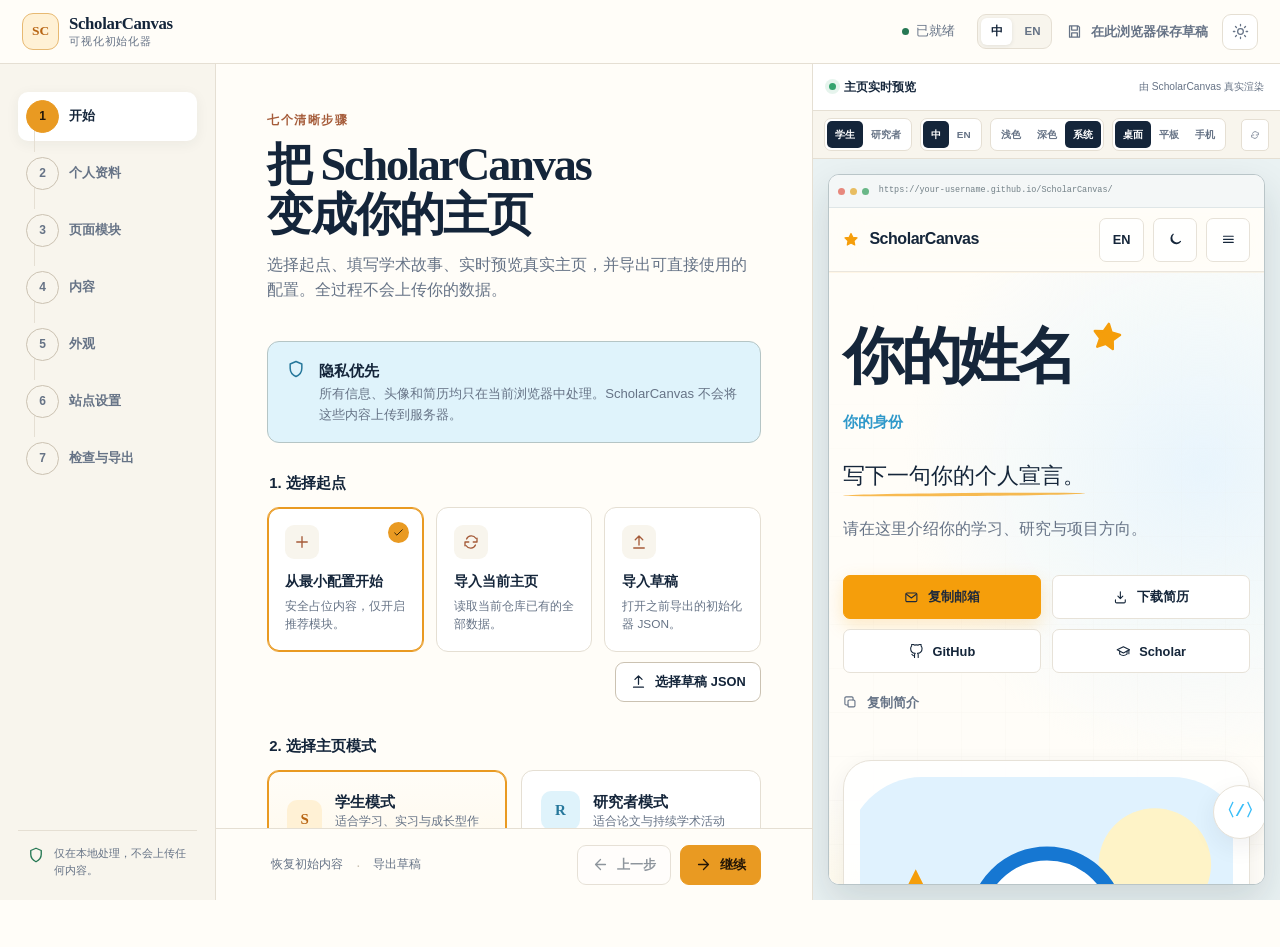
==== commit 9686d303: "Preview current setup state in a new tab" ====
--- a/setup.html
+++ b/setup.html
@@ -38,7 +38,7 @@
   <script src="setup/exporter.js"></script>
   <script src="setup/importer.js"></script>
   <script src="setup/file-system.js"></script>
-  <script src="setup/preview-bridge.js"></script>
+  <script src="setup/preview-bridge.js?v=1.1.0-preview-4"></script>
   <script src="setup/ui.js"></script>
   <script src="setup/components/welcome.js"></script>
   <script src="setup/components/stepper.js"></script>
@@ -48,8 +48,8 @@
   <script src="setup/components/content-editor.js"></script>
   <script src="setup/components/branding-form.js"></script>
   <script src="setup/components/preview-toolbar.js"></script>
-  <script src="setup/components/export-panel.js"></script>
+  <script src="setup/components/export-panel.js?v=1.1.0-preview-4"></script>
   <script src="setup/components/confirmation-dialog.js"></script>
-  <script src="setup/setup.js"></script>
+  <script src="setup/setup.js?v=1.1.0-preview-4"></script>
 </body>
 </html>
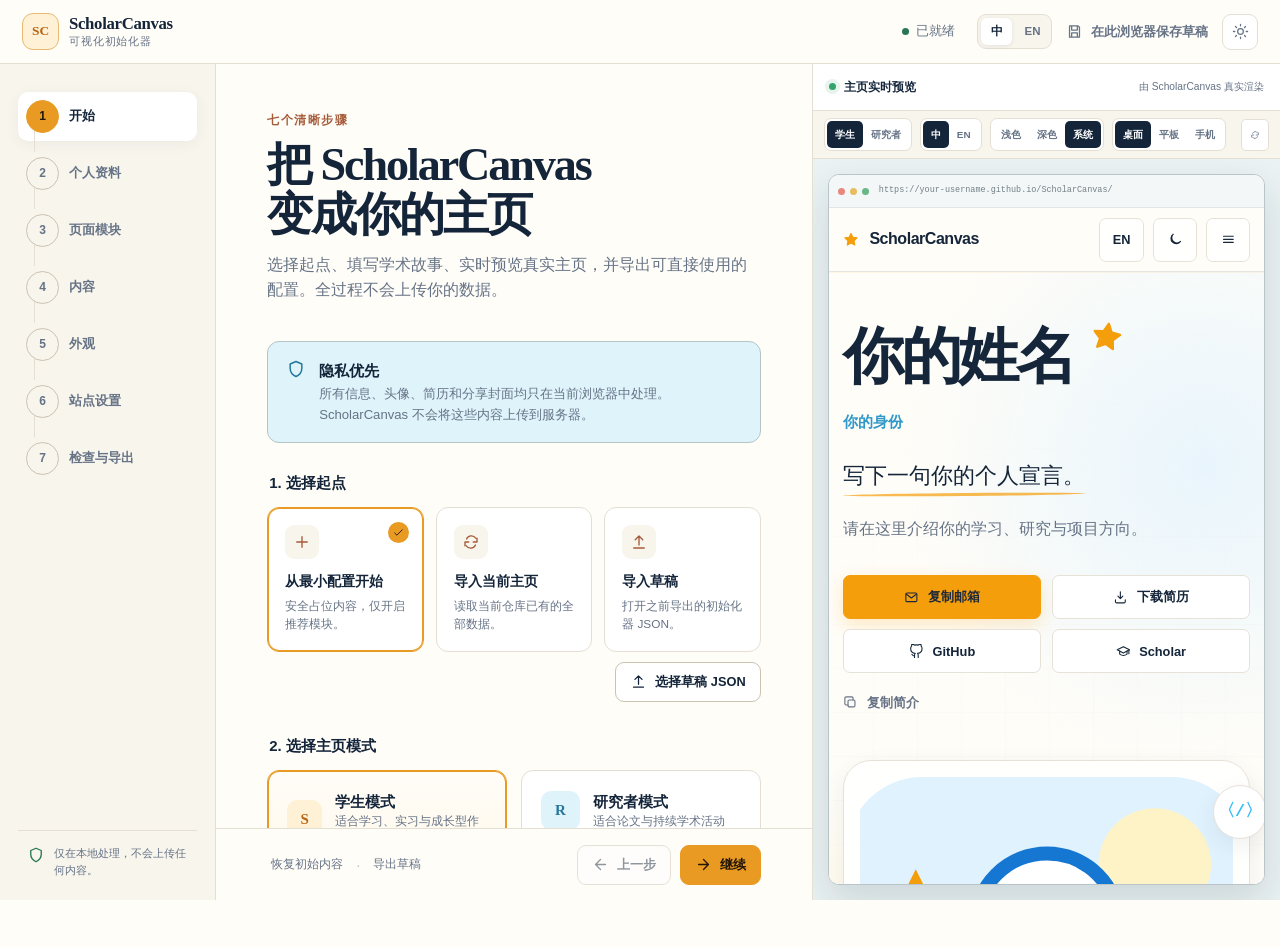
==== commit 426f4214: "Simplify search and sharing setup" ====
--- a/setup.html
+++ b/setup.html
@@ -10,8 +10,8 @@
   <link rel="icon" href="assets/icons/favicon.svg" type="image/svg+xml">
   <link rel="stylesheet" href="styles/tokens.css">
   <link rel="stylesheet" href="styles/base.css">
-  <link rel="stylesheet" href="setup/setup.css">
-  <link rel="stylesheet" href="setup/setup-responsive.css">
+  <link rel="stylesheet" href="setup/setup.css?v=1.1.0-seo-1">
+  <link rel="stylesheet" href="setup/setup-responsive.css?v=1.1.0-seo-1">
 </head>
 <body class="setup-page">
   <a class="setup-skip-link" href="#setup-main">跳到向导内容 / Skip to setup</a>
@@ -31,14 +31,15 @@
   <script src="data/skills.js"></script>
   <script src="data/teaching.js"></script>
   <script src="data/service.js"></script>
-  <script src="setup/schema.js"></script>
-  <script src="setup/state.js"></script>
-  <script src="setup/validators.js"></script>
-  <script src="setup/serializer.js"></script>
-  <script src="setup/exporter.js"></script>
-  <script src="setup/importer.js"></script>
-  <script src="setup/file-system.js"></script>
-  <script src="setup/preview-bridge.js?v=1.1.0-preview-4"></script>
+  <script src="setup/schema.js?v=1.1.0-seo-1"></script>
+  <script src="setup/seo.js?v=1.1.0-seo-1"></script>
+  <script src="setup/state.js?v=1.1.0-seo-1"></script>
+  <script src="setup/validators.js?v=1.1.0-seo-1"></script>
+  <script src="setup/serializer.js?v=1.1.0-seo-1"></script>
+  <script src="setup/exporter.js?v=1.1.0-seo-1"></script>
+  <script src="setup/importer.js?v=1.1.0-seo-1"></script>
+  <script src="setup/file-system.js?v=1.1.0-seo-1"></script>
+  <script src="setup/preview-bridge.js?v=1.1.0-seo-1"></script>
   <script src="setup/ui.js"></script>
   <script src="setup/components/welcome.js"></script>
   <script src="setup/components/stepper.js"></script>
@@ -46,10 +47,10 @@
   <script src="setup/components/section-selector.js"></script>
   <script src="setup/components/repeater-editor.js"></script>
   <script src="setup/components/content-editor.js"></script>
-  <script src="setup/components/branding-form.js"></script>
+  <script src="setup/components/branding-form.js?v=1.1.0-seo-1"></script>
   <script src="setup/components/preview-toolbar.js"></script>
   <script src="setup/components/export-panel.js?v=1.1.0-preview-4"></script>
   <script src="setup/components/confirmation-dialog.js"></script>
-  <script src="setup/setup.js?v=1.1.0-preview-4"></script>
+  <script src="setup/setup.js?v=1.1.0-seo-1"></script>
 </body>
 </html>
--- a/setup/setup.css
+++ b/setup/setup.css
@@ -322,6 +322,49 @@
 .setup-advanced summary svg { width: 16px; }
 .setup-advanced > .setup-form-grid { padding-bottom: 18px; }
 
+.setup-search-sharing { padding: 24px; border: 1px solid var(--setup-line); border-radius: 15px; background: var(--setup-surface); }
+.setup-search-sharing__heading { display: flex; align-items: flex-start; justify-content: space-between; gap: 20px; }
+.setup-search-sharing__heading h2 { margin: 0 0 7px; font-family: var(--font-serif); font-size: 1.42rem; font-weight: 650; letter-spacing: -0.025em; }
+.setup-search-sharing__heading p { max-width: 610px; margin: 0; color: var(--setup-muted); font-size: 0.82rem; line-height: 1.65; }
+.setup-search-sharing__mark { display: grid; width: 42px; height: 42px; flex: 0 0 auto; place-items: center; border-radius: 11px; background: var(--setup-wash); color: var(--setup-copper); }
+.setup-search-sharing__mark svg { width: 20px; }
+.setup-search-sharing__status { display: flex; min-height: 44px; align-items: center; gap: 9px; width: 100%; margin-top: 19px; padding: 10px 13px; border: 1px solid color-mix(in srgb, var(--setup-success) 28%, var(--setup-line)); border-radius: 10px; background: color-mix(in srgb, var(--setup-success) 7%, var(--setup-surface)); color: var(--setup-ink); font-size: 0.78rem; font-weight: 750; text-align: left; }
+.setup-search-sharing__status svg { width: 18px; color: var(--setup-success); }
+button.setup-search-sharing__status { cursor: pointer; }
+.setup-search-sharing__status--error { border-color: color-mix(in srgb, var(--setup-danger) 40%, var(--setup-line)); background: color-mix(in srgb, var(--setup-danger) 7%, var(--setup-surface)); color: var(--setup-danger); }
+.setup-search-sharing__status--error svg { color: var(--setup-danger); }
+.setup-search-sharing__toggle { display: flex; width: 100%; min-height: 44px; align-items: center; justify-content: center; gap: 8px; margin-top: 12px; padding: 10px 14px; border: 1px solid var(--setup-line-strong); border-radius: 9px; background: var(--setup-wash); color: var(--setup-copper); font-size: 0.78rem; font-weight: 800; }
+.setup-search-sharing__toggle:hover { border-color: var(--setup-copper); background: var(--setup-surface); }
+.setup-search-sharing__toggle svg { width: 17px; }
+.setup-search-sharing__advanced { margin-top: 22px; padding-top: 4px; border-top: 1px solid var(--setup-line); }
+.setup-search-sharing__section { padding: 24px 0; border-bottom: 1px solid var(--setup-line); }
+.setup-search-sharing__section:last-child { padding-bottom: 0; border-bottom: 0; }
+.setup-search-sharing__section-heading h3 { margin: 0 0 5px; font-family: var(--font-serif); font-size: 1.14rem; }
+.setup-search-sharing__section-heading p { margin: 0; color: var(--setup-muted); font-size: 0.75rem; line-height: 1.6; }
+.setup-seo-field__mode { display: inline-flex; margin-left: 7px; padding: 2px 7px; border-radius: 999px; background: var(--setup-wash); color: var(--setup-muted); font-size: 0.6rem; font-weight: 700; vertical-align: middle; }
+.setup-seo-field__mode--custom { background: color-mix(in srgb, var(--setup-blue) 12%, var(--setup-surface)); color: var(--setup-blue); }
+.setup-seo-field__reset { min-height: 32px; margin-top: 5px; padding: 3px 1px; background: transparent; color: var(--setup-copper); font-size: 0.68rem; font-weight: 750; text-decoration: underline; text-underline-offset: 2px; }
+.setup-share-cover { display: grid; grid-template-columns: minmax(190px, 0.72fr) minmax(0, 1.28fr); gap: 18px; margin-top: 16px; padding: 15px; border: 1px solid var(--setup-line); border-radius: 12px; background: var(--setup-wash); }
+.setup-share-cover__preview { overflow: hidden; aspect-ratio: 1.91 / 1; border: 1px solid var(--setup-line); border-radius: 9px; background: var(--setup-surface); }
+.setup-share-cover__preview img { width: 100%; height: 100%; object-fit: cover; }
+.setup-share-cover__body { min-width: 0; }
+.setup-share-cover__status { display: flex; align-items: center; gap: 7px; color: var(--setup-ink); }
+.setup-share-cover__status svg { width: 17px; color: var(--setup-success); }
+.setup-share-cover__status strong { font-size: 0.78rem; }
+.setup-share-cover__body > p { margin: 8px 0 0; color: var(--setup-muted); font-size: 0.7rem; line-height: 1.55; }
+.setup-share-cover__path { display: grid; gap: 3px; margin-top: 10px; }
+.setup-share-cover__path span { color: var(--setup-muted); font-size: 0.64rem; }
+.setup-share-cover__path code { overflow-wrap: anywhere; color: var(--setup-copper); font-size: 0.65rem; }
+.setup-share-cover__actions { display: flex; flex-wrap: wrap; gap: 7px; margin-top: 12px; }
+.setup-date-settings { margin-top: 15px; padding: 15px; border: 1px solid var(--setup-line); border-radius: 12px; background: var(--setup-wash); }
+.setup-date-settings__summary { display: flex; align-items: flex-start; gap: 10px; }
+.setup-date-settings__summary > svg { width: 19px; flex: 0 0 auto; color: var(--setup-copper); }
+.setup-date-settings__summary strong { font-size: 0.8rem; }
+.setup-date-settings__summary p { margin: 4px 0 0; color: var(--setup-muted); font-size: 0.69rem; line-height: 1.5; }
+.setup-manual-date-toggle { display: inline-flex; min-height: 44px; align-items: center; gap: 9px; margin-top: 10px; color: var(--setup-ink); font-size: 0.76rem; font-weight: 750; cursor: pointer; }
+.setup-manual-date-toggle input { width: 18px; height: 18px; accent-color: var(--setup-amber-dark); }
+.setup-date-settings #setup-manual-date-field { max-width: 320px; margin-top: 8px; }
+
 .setup-section-grid { display: grid; grid-template-columns: repeat(2, minmax(0, 1fr)); gap: 13px; }
 .setup-section-toggle { position: relative; display: grid; min-height: 116px; grid-template-columns: 34px minmax(0, 1fr); gap: 13px; padding: 17px; border: 1px solid var(--setup-line); border-radius: 12px; background: var(--setup-surface); cursor: pointer; }
 .setup-section-toggle:hover { border-color: var(--setup-line-strong); transform: translateY(-1px); }
--- a/setup/setup-responsive.css
+++ b/setup/setup-responsive.css
@@ -86,6 +86,11 @@
   .setup-file-card { grid-template-columns: auto minmax(0, 1fr) auto; }
   .setup-file-card > .setup-button--quiet { grid-column: 3; }
   .setup-file-card > .setup-button:not(.setup-button--quiet) { grid-column: 1 / -1; width: 100%; }
+  .setup-search-sharing { padding: 19px; }
+  .setup-share-cover { grid-template-columns: minmax(0, 1fr); }
+  .setup-share-cover__preview { width: min(100%, 420px); }
+  .setup-share-cover__actions { display: grid; }
+  .setup-share-cover__actions .setup-button { width: 100%; min-height: 44px; }
   .setup-content-card__header { align-items: flex-start; }
   .setup-content-card__actions { display: grid; grid-template-columns: repeat(4, 34px); }
   .setup-content-card__actions .setup-button { width: 32px; }
@@ -109,6 +114,14 @@
   .setup-editor__scroll { padding-inline: 13px; }
   .setup-choice-card { padding: 14px; }
   .setup-section-toggle { padding: 14px; }
+  .setup-search-sharing { padding: 16px 13px; }
+  .setup-search-sharing__heading { gap: 10px; }
+  .setup-search-sharing__mark { width: 36px; height: 36px; }
+  .setup-search-sharing__status,
+  .setup-search-sharing__toggle { min-width: 0; white-space: normal; }
+  .setup-search-sharing__section { padding-block: 20px; }
+  .setup-seo-field__mode { display: table; margin: 4px 0 0; }
+  .setup-share-cover { padding: 11px; }
   .setup-content-card__collapse > span small { display: none; }
   .setup-content-card__actions { grid-template-columns: repeat(4, 30px); }
   .setup-content-card__actions .setup-button { width: 29px; padding: 5px; }
